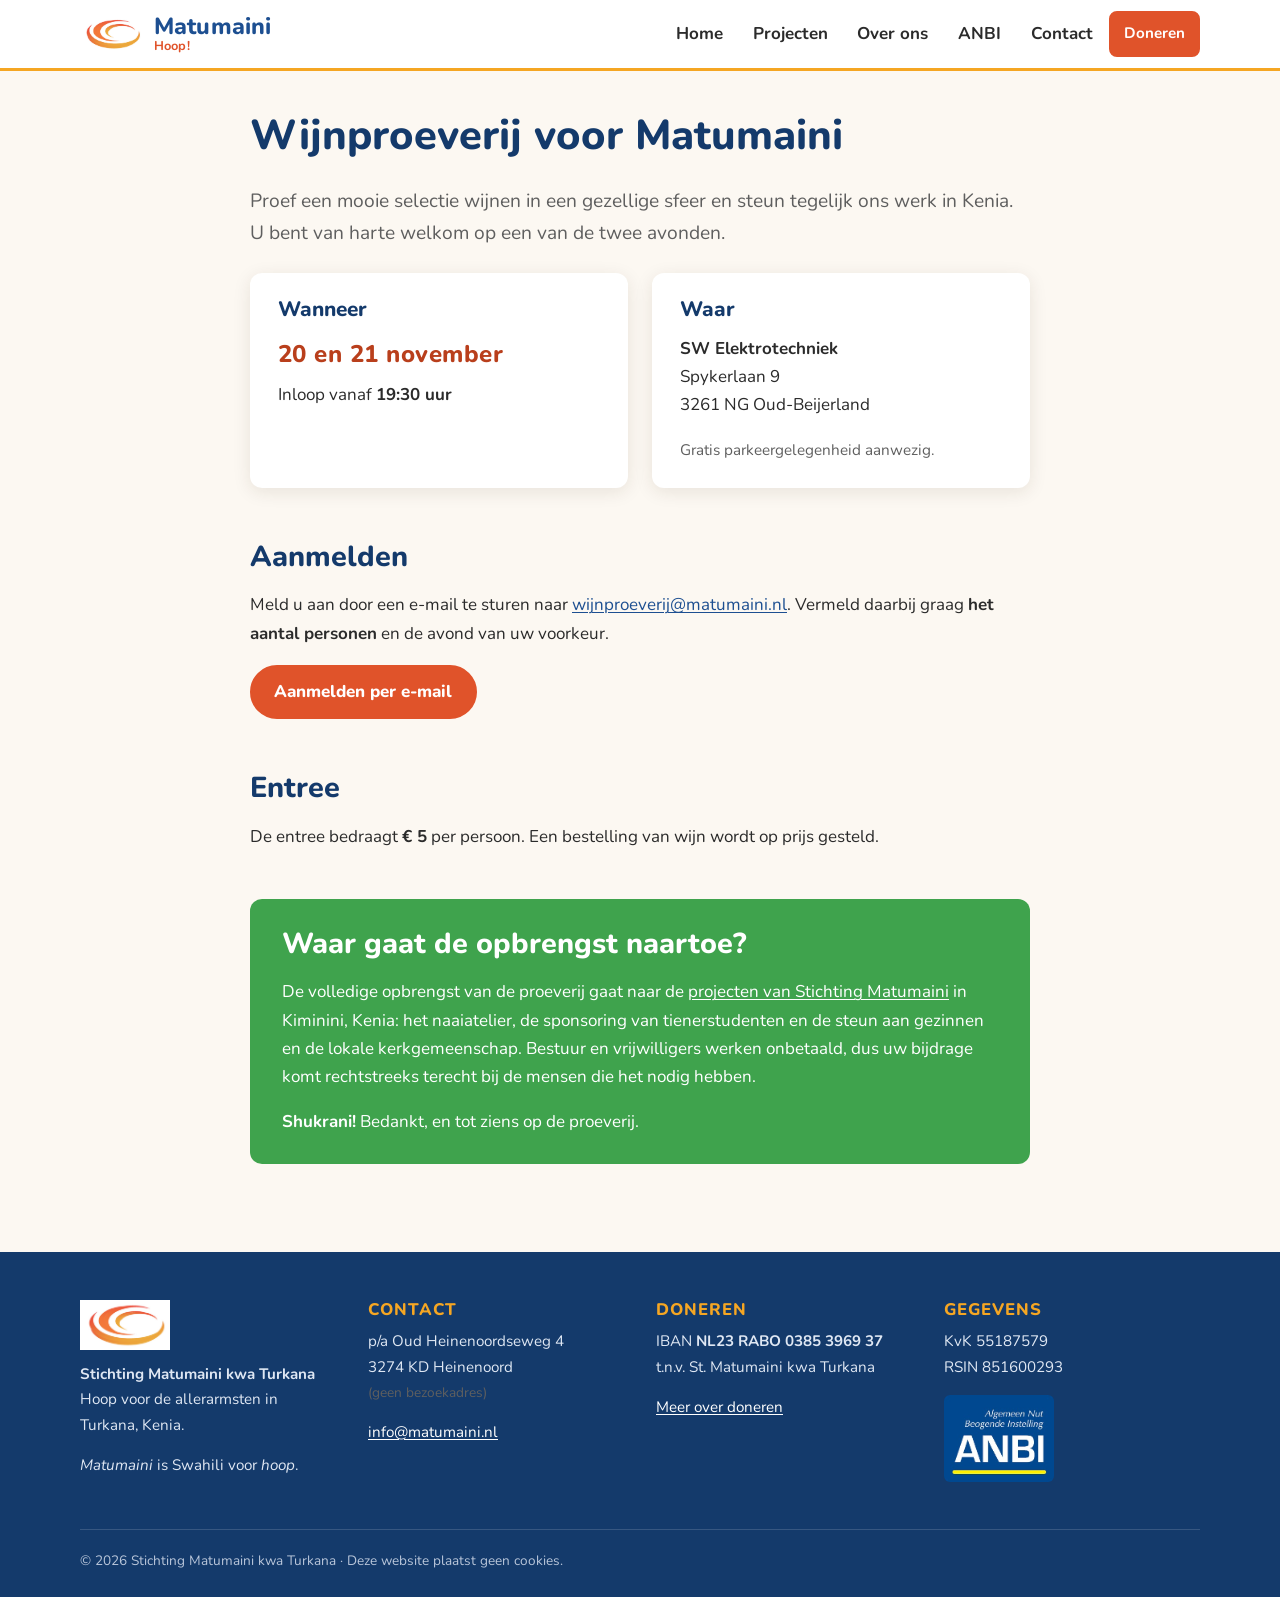
==== wijnproeverij/index.html @ 94690f49 "initial commit" ====
<!DOCTYPE html>
<html lang="nl">
<head>
  <meta charset="utf-8">
  <meta name="viewport" content="width=device-width, initial-scale=1">
  <title>Wijnproeverij 20 en 21 november – Stichting Matumaini</title>
  <meta name="description" content="Wijnproeverij van Stichting Matumaini op 20 en 21 november in Oud-Beijerland. Inloop 19:30, entree € 5. De opbrengst gaat naar onze projecten in Kenia.">
  <meta name="robots" content="noindex">
  <link rel="canonical" href="https://www.matumaini.nl/wijnproeverij/">
  <link rel="icon" href="../images/favicon.svg" type="image/svg+xml">
  <link rel="icon" href="../images/logo.png" type="image/png">
  <meta property="og:title" content="Wijnproeverij 20 en 21 november – Stichting Matumaini">
  <meta property="og:description" content="Wijnproeverij van Stichting Matumaini op 20 en 21 november in Oud-Beijerland. Inloop 19:30, entree € 5. De opbrengst gaat naar onze projecten in Kenia.">
  <meta property="og:image" content="https://www.matumaini.nl/images/hero-turkana.jpg">
  <meta property="og:type" content="website">
  <link rel="preconnect" href="https://fonts.googleapis.com">
  <link rel="preconnect" href="https://fonts.gstatic.com" crossorigin>
  <link href="https://fonts.googleapis.com/css2?family=Nunito:wght@400;600;700;800&display=swap" rel="stylesheet">
  <link rel="stylesheet" href="../css/stijl.css">
</head>
<body>
<a class="skip" href="#inhoud">Direct naar inhoud</a>
<header class="site-header">
  <div class="wrap header-inner">
    <a class="brand" href="../">
      <img src="../images/logo.png" alt="" width="64" height="35">
      <span class="brand-naam">Matumaini <small>Hoop!</small></span>
    </a>
    <button class="menu-knop" aria-expanded="false" aria-controls="hoofdmenu">
      <span class="menu-lijn"></span><span class="sr-only">Menu</span>
    </button>
    <nav id="hoofdmenu" class="hoofdmenu" aria-label="Hoofdmenu">
      <ul>
        <li><a href="../">Home</a></li>
        <li><a href="../projecten/">Projecten</a></li>
        <li><a href="../over-ons/">Over ons</a></li>
        <li><a href="../anbi/">ANBI</a></li>
        <li><a href="../contact/">Contact</a></li>
        <li><a class="knop knop-klein" href="../doneren/">Doneren</a></li>
      </ul>
    </nav>
  </div>
</header>

<main id="inhoud">
<section class="wrap sectie smal">
  <h1>Wijnproeverij voor Matumaini</h1>
  <p class="intro">Proef een mooie selectie wijnen in een gezellige sfeer en steun tegelijk ons werk in Kenia. U bent van harte welkom op een van de twee avonden.</p>

  <div class="doneer-grid">
    <div class="doneer-blok">
      <h2>Wanneer</h2>
      <p class="iban">20 en 21 november</p>
      <p>Inloop vanaf <strong>19:30 uur</strong></p>
    </div>
    <div class="doneer-blok">
      <h2>Waar</h2>
      <p><strong>SW Elektrotechniek</strong><br>Spykerlaan 9<br>3261 NG Oud-Beijerland</p>
      <p><small>Gratis parkeergelegenheid aanwezig.</small></p>
    </div>
  </div>

  <h2>Aanmelden</h2>
  <p>Meld u aan door een e-mail te sturen naar <a href="mailto:wijnproeverij@matumaini.nl?subject=Aanmelding%20wijnproeverij">wijnproeverij@matumaini.nl</a>. Vermeld daarbij graag <strong>het aantal personen</strong> en de avond van uw voorkeur.</p>
  <p><a class="knop" href="mailto:wijnproeverij@matumaini.nl?subject=Aanmelding%20wijnproeverij">Aanmelden per e-mail</a></p>

  <h2>Entree</h2>
  <p>De entree bedraagt <strong>€ 5</strong> per persoon. Een bestelling van wijn wordt op prijs gesteld.</p>

  <div class="steun-blok">
    <h2>Waar gaat de opbrengst naartoe?</h2>
    <p>De volledige opbrengst van de proeverij gaat naar de <a href="../projecten/">projecten van Stichting Matumaini</a> in Kiminini, Kenia: het naaiatelier, de sponsoring van tienerstudenten en de steun aan gezinnen en de lokale kerkgemeenschap. Bestuur en vrijwilligers werken onbetaald, dus uw bijdrage komt rechtstreeks terecht bij de mensen die het nodig hebben.</p>
    <p><strong>Shukrani!</strong> Bedankt, en tot ziens op de proeverij.</p>
  </div>
</section>
</main>
<footer class="site-footer">
  <div class="wrap footer-grid">
    <div>
      <img src="../images/logo.png" alt="Logo Stichting Matumaini" width="90" height="49">
      <p><strong>Stichting Matumaini kwa Turkana</strong><br>
      Hoop voor de allerarmsten in Turkana, Kenia.</p>
      <p><em>Matumaini</em> is Swahili voor <em>hoop</em>.</p>
    </div>
    <div>
      <h2>Contact</h2>
      <p>p/a Oud Heinenoordseweg 4<br>3274 KD Heinenoord<br><small>(geen bezoekadres)</small></p>
      <p><a href="mailto:info@matumaini.nl">info@matumaini.nl</a></p>
    </div>
    <div>
      <h2>Doneren</h2>
      <p>IBAN <strong>NL23 RABO 0385 3969 37</strong><br>t.n.v. St. Matumaini kwa Turkana</p>
      <p><a href="../doneren/">Meer over doneren</a></p>
    </div>
    <div>
      <h2>Gegevens</h2>
      <p>KvK 55187579<br>RSIN 851600293</p>
      <p><a href="../anbi/"><img class="anbi-badge" src="../images/anbi-logo.jpg" alt="ANBI – Algemeen Nut Beogende Instelling" width="110" height="80"></a></p>
    </div>
  </div>
  <div class="wrap footer-onder">
    <p>© <span id="jaar">2026</span> Stichting Matumaini kwa Turkana · Deze website plaatst geen cookies.</p>
  </div>
</footer>
<script src="../js/menu.js"></script>
</body>
</html>
---- css/stijl.css ----
/* Stichting Matumaini – huisstijl
   Kleuren komen uit het logo (oranje/amber) en de flyers (blauw, groen). */
:root {
  --oranje: #e0532a;
  --oranje-donker: #b93f1c;
  --amber: #f5a623;
  --blauw: #1d4f91;
  --blauw-donker: #143a6b;
  --groen: #3fa34d;
  --tekst: #2b2b2b;
  --tekst-licht: #5f5f5f;
  --achtergrond: #fcf8f2;
  --wit: #ffffff;
  --lijn: #e8dfd2;
  --schaduw: 0 4px 18px rgba(60, 40, 20, .10);
  --radius: 12px;
  --kop-font: "Nunito", "Segoe UI", system-ui, sans-serif;
  --body-font: "Nunito", "Segoe UI", system-ui, sans-serif;
}

*, *::before, *::after { box-sizing: border-box; }
html { scroll-behavior: smooth; }
body {
  margin: 0;
  font-family: var(--body-font);
  font-size: 1.0625rem;
  line-height: 1.65;
  color: var(--tekst);
  background: var(--achtergrond);
}
img { max-width: 100%; height: auto; display: block; }
a { color: var(--blauw); text-decoration-thickness: 1px; text-underline-offset: 2px; }
a:hover { color: var(--oranje-donker); }
h1, h2, h3 { font-family: var(--kop-font); line-height: 1.2; color: var(--blauw-donker); margin: 0 0 .6em; }
h1 { font-size: clamp(1.9rem, 4vw, 2.6rem); font-weight: 800; }
h2 { font-size: clamp(1.4rem, 3vw, 1.8rem); font-weight: 800; margin-top: 1.8em; }
h3 { font-size: 1.2rem; font-weight: 700; margin-top: 1.4em; }
p { margin: 0 0 1em; }
small { font-size: .9em; color: var(--tekst-licht); }
figure { margin: 1.5rem 0; }
figcaption { font-size: .9rem; color: var(--tekst-licht); margin-top: .5rem; }
figure img { border-radius: var(--radius); }

.wrap { width: min(1120px, 100% - 2.5rem); margin-inline: auto; }
.smal { max-width: 780px; }
.sectie { padding-block: 2.5rem; }
.centreer { text-align: center; }
.intro { font-size: 1.2rem; color: var(--tekst-licht); }
.sr-only { position: absolute; width: 1px; height: 1px; overflow: hidden; clip: rect(0 0 0 0); white-space: nowrap; }
.skip { position: absolute; left: -999px; top: 0; background: var(--blauw); color: #fff; padding: .5rem 1rem; z-index: 100; }
.skip:focus { left: 0; }

/* Header */
.site-header {
  background: var(--wit);
  border-bottom: 3px solid var(--amber);
  position: sticky; top: 0; z-index: 50;
}
.header-inner { display: flex; align-items: center; justify-content: space-between; gap: 1rem; min-height: 68px; }
.brand { display: flex; align-items: center; gap: .6rem; text-decoration: none; color: var(--blauw); }
.brand img { width: 64px; height: auto; }
.brand-naam { font-family: var(--kop-font); font-weight: 800; font-size: 1.45rem; letter-spacing: .01em; line-height: 1; }
.brand-naam small { display: block; font-size: .8rem; color: var(--oranje); font-weight: 700; margin-top: .15rem; }
.hoofdmenu ul { list-style: none; margin: 0; padding: 0; display: flex; gap: .25rem; align-items: center; }
.hoofdmenu a { display: block; padding: .55rem .8rem; font-weight: 700; text-decoration: none; color: var(--tekst); border-radius: 8px; }
.hoofdmenu a:hover, .hoofdmenu a[aria-current="page"] { color: var(--oranje-donker); background: #fff3ea; }
.hoofdmenu a.knop { color: #fff; }
.hoofdmenu a.knop:hover { background: var(--oranje-donker); }
.menu-knop { display: none; background: none; border: 2px solid var(--lijn); border-radius: 8px; width: 44px; height: 44px; cursor: pointer; position: relative; }
.menu-lijn, .menu-lijn::before, .menu-lijn::after {
  content: ""; position: absolute; left: 10px; width: 20px; height: 2px; background: var(--blauw); transition: transform .2s, top .2s;
}
.menu-lijn { top: 19px; }
.menu-lijn::before { top: -6px; left: 0; }
.menu-lijn::after { top: 6px; left: 0; }
.menu-knop[aria-expanded="true"] .menu-lijn { background: transparent; }
.menu-knop[aria-expanded="true"] .menu-lijn::before { transform: rotate(45deg); top: 0; }
.menu-knop[aria-expanded="true"] .menu-lijn::after { transform: rotate(-45deg); top: 0; }

@media (max-width: 800px) {
  .menu-knop { display: block; }
  .hoofdmenu { display: none; position: absolute; left: 0; right: 0; top: 100%; background: var(--wit); border-bottom: 3px solid var(--amber); box-shadow: var(--schaduw); }
  .hoofdmenu.open { display: block; }
  .hoofdmenu ul { flex-direction: column; align-items: stretch; padding: .5rem 1rem 1rem; gap: 0; }
  .hoofdmenu a { padding: .8rem .5rem; border-bottom: 1px solid var(--lijn); border-radius: 0; }
  .hoofdmenu a.knop { margin-top: .75rem; border-radius: 999px; text-align: center; border-bottom: 0; }
}

/* Knoppen */
.knop {
  display: inline-block; padding: .7rem 1.4rem; border-radius: 999px; font-weight: 800; text-decoration: none;
  background: var(--oranje); color: #fff; border: 2px solid var(--oranje); transition: background .15s, color .15s;
}
.knop:hover { background: var(--oranje-donker); border-color: var(--oranje-donker); color: #fff; }
.knop-klein { padding: .45rem 1.1rem; font-size: .95rem; }
.knop-licht { background: rgba(255,255,255,.15); border-color: #fff; color: #fff; }
.knop-licht:hover { background: #fff; color: var(--oranje-donker); border-color: #fff; }
.knop-wit { background: #fff; color: var(--oranje-donker); border-color: #fff; }
.knop-wit:hover { background: #fff3ea; color: var(--oranje-donker); }
.knop-omlijnd { background: transparent; color: var(--oranje-donker); }
.knop-omlijnd:hover { background: var(--oranje); color: #fff; }

/* Hero */
.hero { position: relative; min-height: 420px; display: grid; align-items: end; color: #fff; isolation: isolate; }
.hero-foto { position: absolute; inset: 0; width: 100%; height: 100%; object-fit: cover; object-position: 60% 40%; z-index: -2; }
.hero::after { content: ""; position: absolute; inset: 0; z-index: -1; background: linear-gradient(to top, rgba(20,30,50,.85) 0%, rgba(20,30,50,.45) 55%, rgba(20,30,50,.15) 100%); }
.hero-tekst { padding-block: 3rem 2.5rem; max-width: 720px; margin-inline: auto; width: min(1120px, 100% - 2.5rem); }
.hero-tekst h1 { color: #fff; text-shadow: 0 2px 8px rgba(0,0,0,.35); }
.hero-tekst p { font-size: 1.15rem; max-width: 60ch; }
.hero-knoppen { display: flex; gap: .75rem; flex-wrap: wrap; }
@media (min-width: 800px) { .hero { min-height: 520px; } .hero-tekst { margin-inline: auto 0; padding-inline-end: 0; } .hero .hero-tekst { width: min(1120px, 100% - 2.5rem); max-width: none; margin-inline: auto; } .hero-tekst h1 { max-width: 16ch; } }

/* Kaarten */
.sectie-kop { text-align: center; margin-top: 0; }
.kaarten { display: grid; gap: 1.5rem; grid-template-columns: repeat(auto-fit, minmax(270px, 1fr)); margin-bottom: 2rem; }
.kaart { background: var(--wit); border-radius: var(--radius); box-shadow: var(--schaduw); overflow: hidden; display: flex; flex-direction: column; }
.kaart img { aspect-ratio: 3 / 2; object-fit: cover; width: 100%; transition: transform .3s; }
.kaart a:hover img { transform: scale(1.03); }
.kaart > a { overflow: hidden; display: block; }
.kaart-inhoud { padding: 1.25rem 1.4rem 1.5rem; }
.kaart h3 { margin-top: 0; }
.kaart h3 a { text-decoration: none; }
.kaart h3 a:hover { text-decoration: underline; }
.kaart p { margin-bottom: 0; color: var(--tekst-licht); font-size: 1rem; }

/* Banden */
.band { padding-block: 3rem; color: #fff; }
.band-oranje { background: linear-gradient(120deg, var(--oranje) 0%, var(--amber) 100%); }
.band h2 { color: #fff; margin-top: 0; }
.band p { margin-bottom: 0; }
.band-inner { display: flex; align-items: center; justify-content: space-between; gap: 2rem; flex-wrap: wrap; }
.band-inner > div { flex: 1 1 480px; }

/* Layout-hulpjes */
.twee-kolommen { display: grid; gap: 2rem; grid-template-columns: repeat(auto-fit, minmax(280px, 1fr)); align-items: start; }
.twee-kolommen h2:first-child { margin-top: 0; }
.twee-kolommen figure { margin: 0; }
.lijst { padding-left: 1.2rem; }
.lijst li { margin-bottom: .6rem; }
.kruimel { font-size: .95rem; color: var(--tekst-licht); }
.citaat { font-family: var(--kop-font); font-size: 1.4rem; font-weight: 800; color: var(--groen); text-align: center; margin: 2rem 0; }
.feit { background: var(--wit); border-left: 6px solid var(--amber); border-radius: var(--radius); padding: 1.25rem 1.5rem; box-shadow: var(--schaduw); }
.feit-getal { font-family: var(--kop-font); font-size: 3rem; font-weight: 800; color: var(--oranje); line-height: 1; margin-bottom: .3rem; }
.feit p:last-child { margin-bottom: 0; }
.bijbel { margin: 2rem 0; padding: 1.5rem 2rem; background: var(--wit); border-left: 6px solid var(--amber); border-radius: var(--radius); box-shadow: var(--schaduw); }
.bijbel p { font-family: var(--kop-font); font-size: 1.25rem; font-weight: 600; color: var(--blauw-donker); margin-bottom: .5rem; }
.bijbel footer { color: var(--oranje-donker); font-weight: 700; }
.tabel { border-collapse: collapse; width: 100%; margin: 1rem 0 1.5rem; background: var(--wit); border-radius: var(--radius); overflow: hidden; box-shadow: var(--schaduw); }
.tabel th, .tabel td { text-align: left; padding: .7rem 1rem; border-bottom: 1px solid var(--lijn); vertical-align: top; }
.tabel th { width: 38%; color: var(--blauw-donker); font-weight: 700; background: #fff8ef; }
.tabel tr:last-child th, .tabel tr:last-child td { border-bottom: 0; }
.anbi-figuur img { max-width: 220px; border-radius: 8px; }
.steun-blok { margin-top: 3rem; padding: 1.75rem 2rem; background: var(--groen); color: #fff; border-radius: var(--radius); }
.steun-blok h2 { color: #fff; margin-top: 0; }
.steun-blok a:not(.knop) { color: #fff; }
.steun-blok p:last-child { margin-bottom: 0; }
.doneer-grid { display: grid; gap: 1.5rem; grid-template-columns: repeat(auto-fit, minmax(260px, 1fr)); margin: 1.5rem 0; }
.doneer-blok { background: var(--wit); border-radius: var(--radius); box-shadow: var(--schaduw); padding: 1.5rem 1.75rem; }
.doneer-blok h2 { margin-top: 0; font-size: 1.3rem; }
.doneer-blok p:last-child { margin-bottom: 0; }
.iban { font-family: var(--kop-font); font-size: 1.5rem; font-weight: 800; color: var(--oranje-donker); letter-spacing: .02em; margin-bottom: .4rem; }
.qr-blok { text-align: center; }
.qr-blok img { margin: .5rem auto 1rem; width: 180px; background: #fff; }

/* Footer */
.site-footer { background: var(--blauw-donker); color: #dfe7f3; margin-top: 3rem; padding-block: 3rem 1.5rem; font-size: .95rem; }
.site-footer a { color: #fff; }
.site-footer h2 { color: var(--amber); font-size: 1.05rem; margin: 0 0 .6rem; text-transform: uppercase; letter-spacing: .06em; }
.site-footer img { margin-bottom: .75rem; }
.footer-grid { display: grid; gap: 2rem; grid-template-columns: repeat(auto-fit, minmax(200px, 1fr)); }
.footer-onder { border-top: 1px solid rgba(255,255,255,.15); margin-top: 2rem; padding-top: 1.25rem; font-size: .85rem; color: #b9c6da; }
.footer-onder p { margin: 0; }
.anbi-badge { border-radius: 6px; }

@media print {
  .site-header, .site-footer, .hero-knoppen, .knop, .menu-knop { display: none !important; }
  body { background: #fff; }
}

/* Statuslabel en meldingsblok (toegevoegd bij update 2026) */
.badge { display: inline-block; vertical-align: middle; font-size: .8rem; font-weight: 800; letter-spacing: .05em; text-transform: uppercase; color: var(--tekst-licht); background: var(--lijn); border-radius: 999px; padding: .2rem .7rem; margin-left: .4rem; }
.melding { background: #fff8ef; border-left: 6px solid var(--amber); border-radius: var(--radius); padding: 1rem 1.4rem; margin: 1.25rem 0 1.5rem; }
.melding p:last-child { margin-bottom: 0; }
.feit .feit-getal + p + .feit-getal { margin-top: 1rem; }
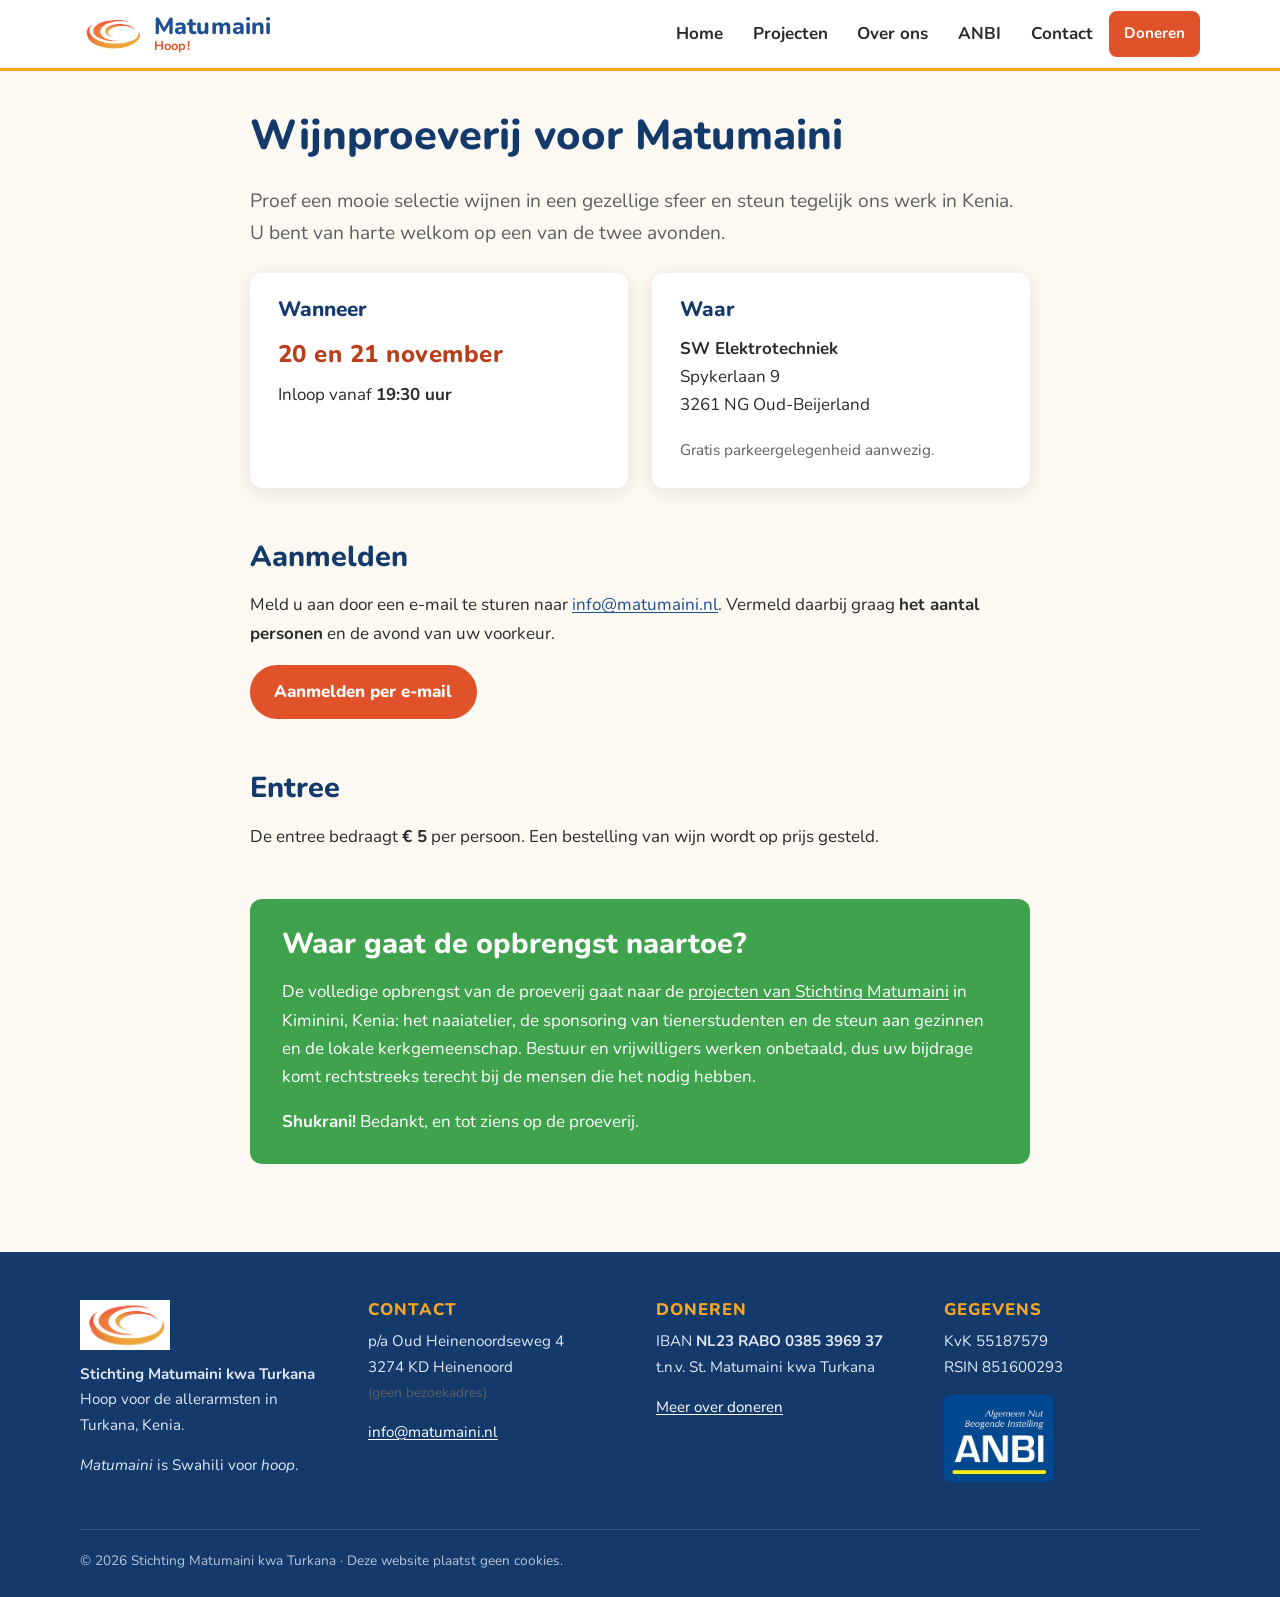
==== commit 8ad7e4d4: "Update contact email for registration" ====
--- a/wijnproeverij/index.html
+++ b/wijnproeverij/index.html
@@ -61,8 +61,8 @@
   </div>
 
   <h2>Aanmelden</h2>
-  <p>Meld u aan door een e-mail te sturen naar <a href="mailto:wijnproeverij@matumaini.nl?subject=Aanmelding%20wijnproeverij">wijnproeverij@matumaini.nl</a>. Vermeld daarbij graag <strong>het aantal personen</strong> en de avond van uw voorkeur.</p>
-  <p><a class="knop" href="mailto:wijnproeverij@matumaini.nl?subject=Aanmelding%20wijnproeverij">Aanmelden per e-mail</a></p>
+  <p>Meld u aan door een e-mail te sturen naar <a href="mailto:info@matumaini.nl?subject=Aanmelding%20wijnproeverij">info@matumaini.nl</a>. Vermeld daarbij graag <strong>het aantal personen</strong> en de avond van uw voorkeur.</p>
+  <p><a class="knop" href="mailto:info@matumaini.nl?subject=Aanmelding%20wijnproeverij">Aanmelden per e-mail</a></p>
 
   <h2>Entree</h2>
   <p>De entree bedraagt <strong>€ 5</strong> per persoon. Een bestelling van wijn wordt op prijs gesteld.</p>
